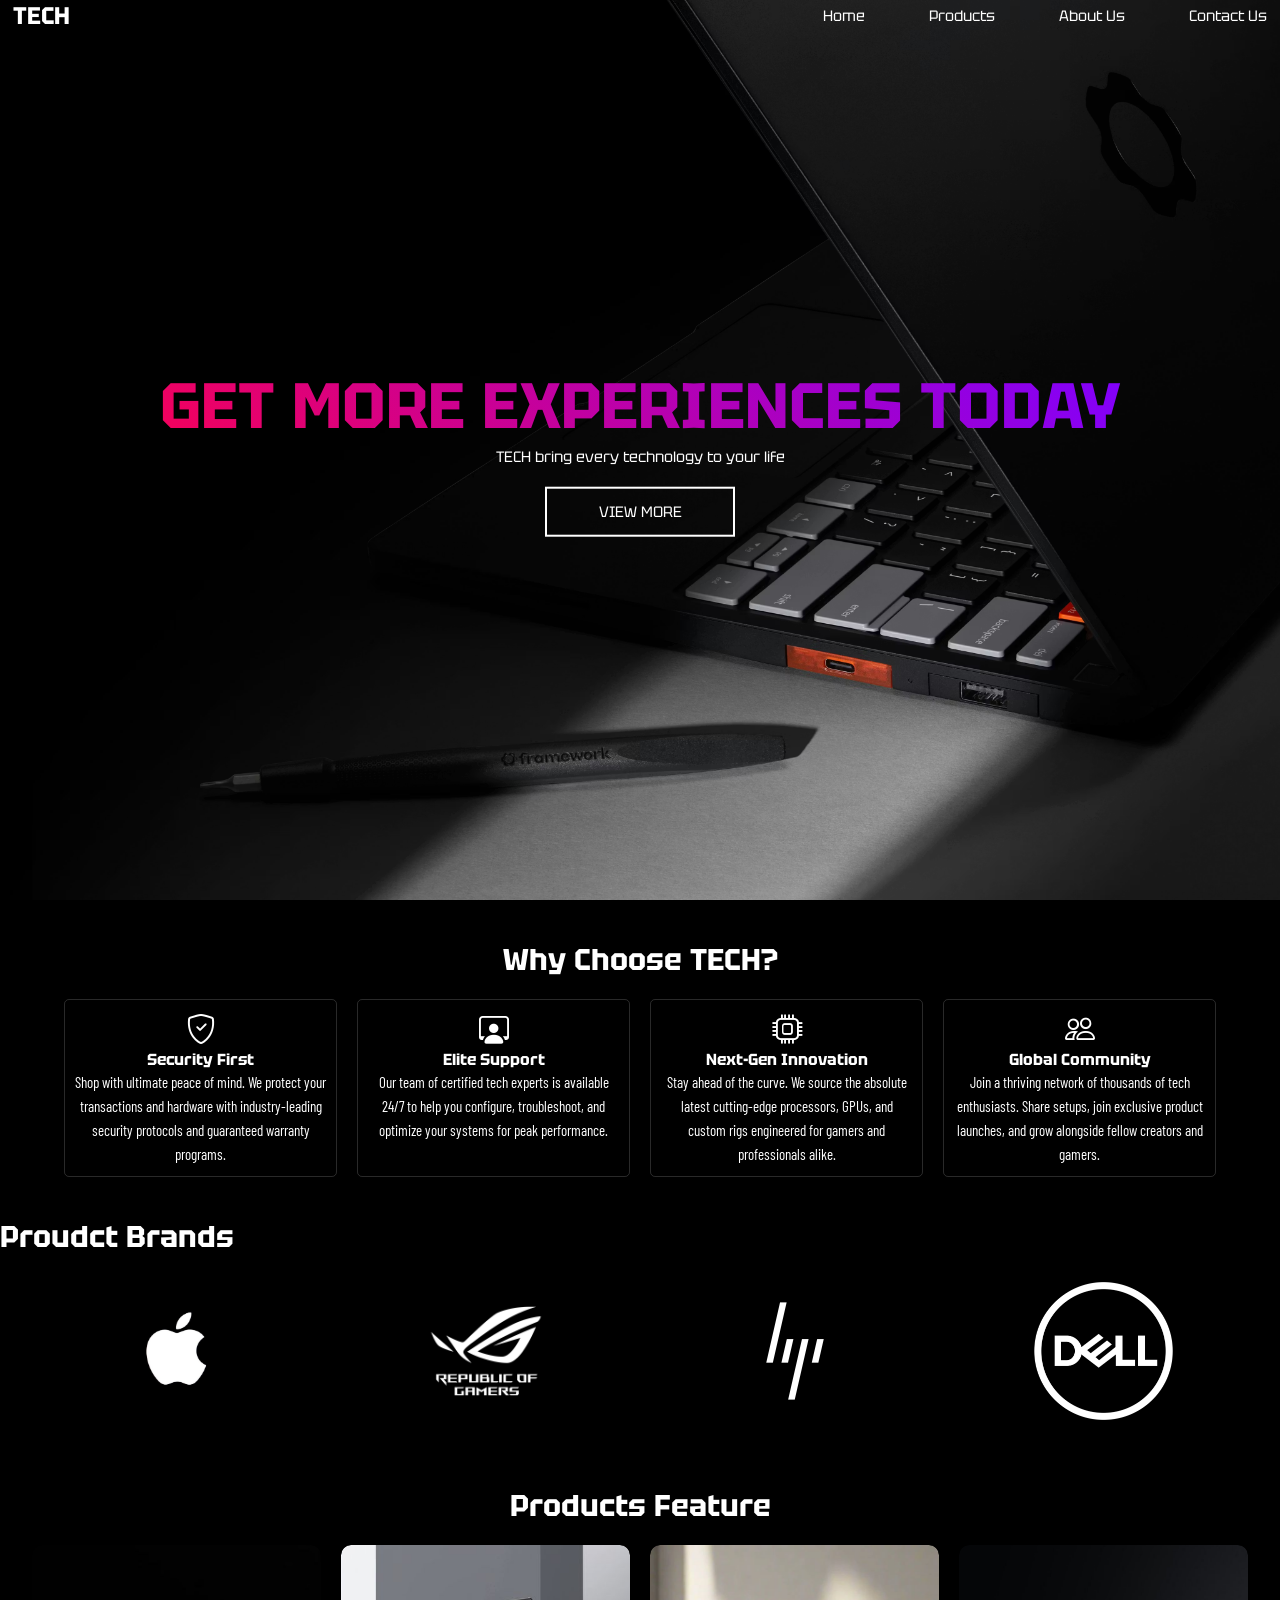
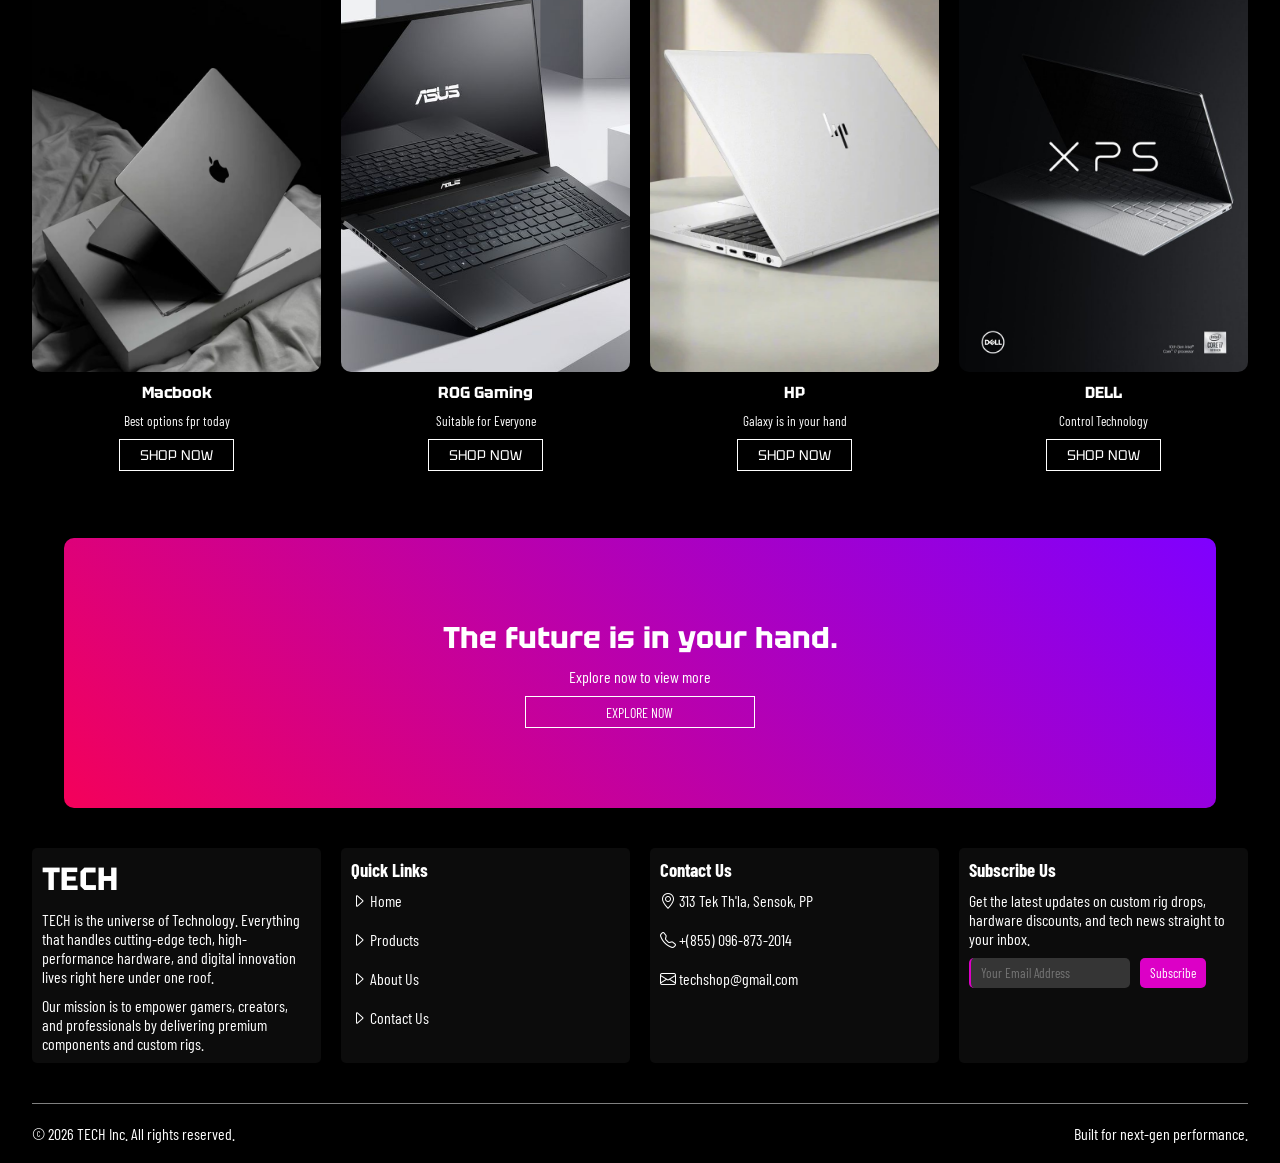
==== index.html @ a761f0c4 "first commit" ====
<!DOCTYPE html>
<html lang="en">
<head>
    <meta charset="UTF-8">
    <meta name="viewport" content="width=device-width, initial-scale=1.0">
    <title>Computer Shop</title>
    <link rel="stylesheet" href="styles.css">
    <link rel="stylesheet" href="https://cdn.jsdelivr.net/npm/bootstrap-icons/font/bootstrap-icons.css">
    <link href='https://fonts.googleapis.com/css?family=Tektur' rel='stylesheet'>
    <link href='https://fonts.googleapis.com/css?family=Barlow Condensed' rel='stylesheet'>
</head>
<body>
    <div class="container">
        <div class="section-1">
            <div class="header">
                <div class="logo">
                    <h2>TECH</h2>
                </div>

                <div class="nav-bar">
                    <ul>
                        <li><a href="/index.html">Home</a></li>
                        <li><a href="/Products/product.html">Products</a></li>
                        <li><a href="/Products/product.html">About Us</a></li>
                        <li><a href="">Contact Us</a></li>
                    </ul>
                </div>
            </div>

            <div class="hero">
                <h1>GET MORE EXPERIENCES TODAY</h1>
                <p>TECH bring every technology to your life</p>
                <button><a href="/Products/product.html">VIEW MORE</a></button>
            </div>
        </div>

        <div class="section-2">
            <h2>Why Choose TECH?</h2>
            <div class="card-container">
                <div class="card">
                    <i class="bi bi-shield-check"></i>
                    <strong>Security First</strong>
                    <p>Shop with ultimate peace of mind. We protect your transactions and hardware with industry-leading security protocols and guaranteed warranty programs.</p>
                </div>
                <div class="card">
                    <i class="bi bi-person-workspace"></i>
                    <strong>Elite Support</strong>
                    <p>Our team of certified tech experts is available 24/7 to help you configure, troubleshoot, and optimize your systems for peak performance.</p>
                </div>
                <div class="card">
                    <i class="bi bi-cpu"></i>
                    <strong>Next-Gen Innovation</strong>
                    <p>Stay ahead of the curve. We source the absolute latest cutting-edge processors, GPUs, and custom rigs engineered for gamers and professionals alike.</p>
                </div>
                <div class="card">
                    <i class="bi bi-people"></i>
                    <strong>Global Community</strong>
                    <p>Join a thriving network of thousands of tech enthusiasts. Share setups, join exclusive product launches, and grow alongside fellow creators and gamers.</p>
                </div>
            </div>
        </div>

        <div class="section-3">
            <div class="products-brands">
                <h2>Proudct Brands</h2>

                <div class="brand-grid">
                    <div class="brand-card">
                        <img src="/assets/brands/apple.jpg" alt="">
                    </div>
                    <div class="brand-card">
                        <img src="/assets/brands/ROG.png" alt="">
                    </div>
                    <div class="brand-card">
                        <img src="./assets/brands/hp.jpg" alt="">
                    </div>
                    <div class="brand-card">
                        <img src="./assets/brands/dell.jpg" alt="">
                    </div>
                </div>
            </div>
        </div>

        <div class="section-4">
            <h2>Products Feature</h2>
            <div class="product-grid">
                <div class="product-card">
                    <img src="/assets/Macbook/macbook.jpg" alt="">
                    <strong>Macbook</strong>
                    <small>Best options fpr today</small>
                    <button><a href="/Products/product.html#macbook">SHOP NOW</a></button>
                </div>
                <div class="product-card">
                    <img src="/assets/ROG/ROG.jpg" alt="">
                    <strong>ROG Gaming</strong>
                    <small>Suitable for Everyone</small>
                    <button><a href="/Products/product.html#asus">SHOP NOW</a></button>

                </div>
                <div class="product-card">
                    <img src="/assets/HP/hp_1.jpg" alt="">
                    <strong>HP</strong>
                    <small>Galaxy is in your hand</small>
                    <button><a href="/Products/product.html#hp">SHOP NOW</a></button>

                </div>
                <div class="product-card">
                    <img src="/assets/dell/dell.jpg" alt="">
                    <strong>DELL</strong>
                    <small>Control Technology</small>
                    <button><a href="/Products/product.html#dell">SHOP NOW</a></button>

                </div>
            </div>
        </div>

        <div class="section-5">
            <div class="banner">
                <h2>The future is in your hand.</h2>
                <p>Explore now to view more</p>
                <button><a href="/Products/product.html">EXPLORE NOW</a></button>
            </div>
        </div>

        <div class="section-6">
            <div class="footer-container">
                <div class="footer-column">
                    <h1>TECH</h1>
                    <p>TECH is the universe of Technology. Everything that handles 
                        cutting-edge tech, high-performance hardware, and digital 
                        innovation lives right here under one roof.
                    </p>
                    <p>Our mission is to empower gamers, creators, and professionals
                        by delivering premium components and custom rigs.
                    </p>
                </div>
                <div class="footer-column">
                    <h3>Quick Links</h3>
                    <ul>
                        <li> <i class="bi bi-caret-right"></i> <a href="/index.html">Home</a></li>
                        <li> <i class="bi bi-caret-right"></i> <a href="/Products/product.html">Products</a></li>
                        <li> <i class="bi bi-caret-right"></i> <a href="/AboutUs/about.html">About Us</a></li>
                        <li> <i class="bi bi-caret-right"></i> <a href="/ContactUs/contact.html">Contact Us</a></li>
                    </ul>
                </div>
                <div class="footer-column">
                    <h3>Contact Us</h3>
                    <ul class="contact-info">
                        <li><i class="bi bi-geo-alt"></i> 313 Tek Th'la, Sensok, PP</li>
                        <li><i class="bi bi-telephone"></i> +(855) 096-873-2014</li>
                        <li><i class="bi bi-envelope"></i> techshop@gmail.com</li>
                    </ul>
                </div>
                <div class="footer-column">
                    <h3>Subscribe Us</h3>
                    <p class="subscribe-text">Get the latest updates on custom rig drops, hardware discounts, and tech news straight to your inbox.</p>
                    <form class="subscribe-form" action="#">
                        <input type="email" placeholder="Your Email Address" required>
                        <button>Subscribe</button>
                    </form>
                </div>
            </div>

            <div class="footer-bottom">
                <p>&copy; 2026 TECH Inc. All rights reserved.</p>
                <p>Built for next-gen performance.</p>

            </div>
        </div>
            
    </div>
</body>
</html>
---- styles.css ----
*{
    margin: 0;
    padding: 0;
    box-sizing: border-box;
}

:root{
    --h1-font:clamp(30px, 5vw, 80px);
    --h2-font:clamp(20px, 5vw, 30px);
    --Tekture:"Tektur";
}

body{
    background-color: black;
    color: white;
}

.container{
    display: flex;
    flex-direction: column;
}

.section-1{
    flex-direction: row;
    padding: 0 1vw;
    height: 100vh;
    width: 100%;
    background-image: url("./assets/black-bg.avif");
    background-repeat: no-repeat;
    background-size: cover;
    background-position: center;
    color: white;
    font-family: "Tektur";
    position: relative;
}

.header{
    display: flex;
    justify-content: space-between;
    align-items: center;
}

.nav-bar ul{
    display: flex;
    gap: 5vw;
    align-self: center;
    list-style: none;
}

.nav-bar ul li a{
    text-decoration: none;
    color: white;
    font-size: clamp(10px, 3vw, 15px);
}

.hero{
    position: absolute;
    width: 100%;
    top: 50%;
    left: 50%;
    transform: translate(-50%,-50%);
    display: flex;
    justify-content:center;
    align-items: center;
    flex-direction: column;
    text-align: center;
}

.hero h1{
    background: linear-gradient(45deg, rgb(244, 1, 90), rgb(127, 0, 255));
    -webkit-background-clip: text;
    background-clip: text;
    -webkit-text-fill-color: transparent;
    font-size: var(--h1-font);
    font-weight: bold;
}

.hero p{
    font-size: clamp(10px, 3vw, 15px);
}

.hero button{
    font-size: clamp(8px, 3vw, 15px);
    font-family: "Tektur";
    margin-top: 20px;
    padding: 1vw 4vw;
    background-color: transparent;
    border: 2px solid white;
    color: white;
}

.hero button a{
    text-decoration: none;
    color: white;
    font-family: var(--Tekture);
}

.section-2{
    display: flex;
    justify-content: center;
    align-items: center;
    flex-direction: column;
    margin-top: 40px;
    width: 100%;
    font-family: "Tektur";
}

.card-container{
    display: grid;
    width: 90%;
    margin: 0 auto;
    gap: 20px;
    grid-template-columns: repeat(4, 1fr);
    margin-top: 20px;
}

.section-2 h2{
    font-size: var(--h2-font);
}

.card{
    display: flex;
    flex-direction: column;
    text-align: center;
    border: 1px solid rgba(255, 255, 255, 0.16);
    padding: 10px;
    border-radius: 5px;
    transition: all 0.1s ease-in;
}

.card:hover{
    transform: translateY(-5px);
    box-shadow: rgba(190, 190, 190, 0.36) 0px 1px 3px 0px,
     rgba(27, 31, 35, 0.15) 0px 0px 0px 1px;
}

.card i{
    font-size: clamp(20px, 4vw, 30px);
}

.card p{
    font-family: "Barlow Condensed";
    line-height: 1.6;
    font-size: clamp(10px, 4vw, 15px);
}

.section-3{
    display: flex;
    flex-direction: column;
    width: 100%;
    margin-top: 40px;
}

.section-3 h2{
    font-size: var(--h2-font);
    justify-self: center;
    font-family: var(--Tekture);
}

.brand-grid{
    display: grid;
    grid-template-columns: repeat(4, 1fr);
    width: 95%;
    margin: 20px auto;
    gap: 20px;
}

.brand-card{
    height: 150px;
    overflow: hidden;
    border-radius: 10px;
}

.brand-card img{
    width: 100%;
    height: 100%;
    object-fit: contain;
}

.section-4{
    display: flex;
    flex-direction: column;
    width: 100%;
    margin-top: 40px;
}

.section-4 h2{
    font-size: var(--h2-font);
    text-align: center;
    font-family: var(--Tekture);
}

.product-grid{
    display: grid;
    grid-template-columns: repeat(4, 1fr);
    width: 95%;
    margin: 20px auto;
    gap: 20px;
}

.product-card{
    display: flex;
    flex-direction: column;
    color: white;
    gap: 10px;
    font-family: var(--Tekture);
    overflow: hidden;
    border-radius: 10px;
    text-align: center;
}

.product-card small{
    font-family: "Barlow Condensed";
}

.product-card button{
    align-self: center;
    width: 40%;
    padding: 0.5vw 0;
    color: white;
    font-family: var(--Tekture);
    font-size: clamp(10px, 3vw, 14px);
    background-color: transparent;
    border: 1px solid white;
}

.product-card button a{
    text-decoration: none;
    color: white;
}

.product-card button:hover,
.product-card button:hover a{
    background-color: white;
    color: black;
}

.product-card img{
    width: 100%;
    height: 80%;
    border-radius: 10px;
    object-fit: cover;
}

.section-5{
    width: 100%;
    margin-top: 40px;
}

.banner{
    width: 90%;
    height: 30vh;
    background: linear-gradient(45deg, rgb(244, 1, 90) 0%, rgb(127, 0, 255) 100%);
    margin: 0 auto;
    border-radius: 10px;

    display: flex;
    flex-direction: column;
    justify-content: center;
    align-items: center;
    color: white;
    gap: 10px;

    text-align: center;
}

.banner h2{
    font-family: var(--Tekture);
    font-size: var(--h2-font);
}

.banner p{
    font-family: "Barlow Condensed";
}

.banner button{
    align-self: center;
    width: 20%;
    padding: 0.5vw 0;
    color: white;
    font-size: clamp(5px, 3vw, 14px);
    background-color: transparent;
    border: 1px solid white;
    font-family: "Barlow Condensed";
}

.banner button a{
    text-decoration: none;
    color: white;
}

.banner button:hover a,
.banner button:hover{
    background-color: white;
    color: black;
}

.section-6{
    display: flex;
    margin-top: 40px;
    flex-direction: column;
}

.footer-container{
    display: grid;
    grid-template-columns: repeat(auto-fit, minmax(200px, 1fr));
    width: 95%;
    margin: 0 auto;
    gap: 20px;
}

.footer-column{
    display: flex;
    flex-direction: column;
    gap: 10px;
    font-family: "Barlow Condensed";
    padding: 10px;
    border-radius: 5px;
    background-color: rgba(255, 255, 255, 0.047);
    transition: 0.1s ease-in;
}

.footer-column:hover{
    background-color: rgba(255, 255, 255, 0.167);
}

.footer-column h1{
    align-self: baseline;
    font-family: var(--Tekture);
}

.footer-column ul{
    display: flex;
    flex-direction: column;
    gap: 20px;
    list-style: none;
}

.footer-column ul li a{
    text-decoration: none;
    color: white;
}

.footer-column ul li a:hover{
    color: blueviolet;
}

.subscribe-form{
    display: flex;
    flex-direction: row;
    gap: 10px;
    width: 100%;
}

.subscribe-form input{
    height: 30px;
    width: 60%;
    background-color: rgba(255, 255, 255, 0.167);
    color: white;
    padding: 0 10px;
    border-radius: 5px;
    border: none;
    outline: none;
    font-family: "Barlow Condensed";
    border-left: 2px solid rgb(220, 0, 198);
}

.subscribe-form button{
    background-color: rgb(220, 0, 198);
    height: 30px;
    padding: 0 10px;
    border: none;
    border-radius: 5px;
    color: white;
    font-family: "Barlow Condensed";
}

.footer-bottom{
    width: 95%;
    display: flex;
    justify-content: space-between;
    flex-direction: row;
    margin: 0 auto;
    margin-top: 40px;
    border-top: 1px solid gray;
    padding: 20px 0;
    font-family: "Barlow Condensed";
}

@media(max-width:900px){
    .product-grid{
        display: grid;
        grid-template-columns: repeat(2, 1fr);
        width: 95%;
        margin: 20px auto;
        gap: 20px;
    }
}

@media(max-width:758px){
    .footer-bottom{
        flex-direction: column;
    }

    .hero button{
        border: 1px solid white;
    }

    .product-card button{
        height: 30px;
    }

    .brand-grid{
        display: grid;
        grid-template-columns: repeat(2, 1fr);
        width: 95%;
        margin: 20px auto;
        gap: 20px;
    }

    .card-container{
        display: grid;
        width: 90%;
        margin: 0 auto;
        gap: 20px;
        grid-template-columns: repeat(2, 1fr);
        margin-top: 20px;
    }
}


@media(max-width:400px){
    .header{
        flex-direction: column;
        text-align: center;
    }
}

@media(max-width:470px){
    .brand-grid{
        display: grid;
        grid-template-columns: repeat(1, 1fr);
        width: 95%;
        margin: 20px auto;
        gap: 20px;
    }
    .card-container{
        display: grid;
        width: 90%;
        margin: 0 auto;
        gap: 20px;
        grid-template-columns: repeat(1, 1fr);
        margin-top: 20px;
    }

    .product-grid{
        grid-template-columns: repeat(1, 1fr);
    }
}
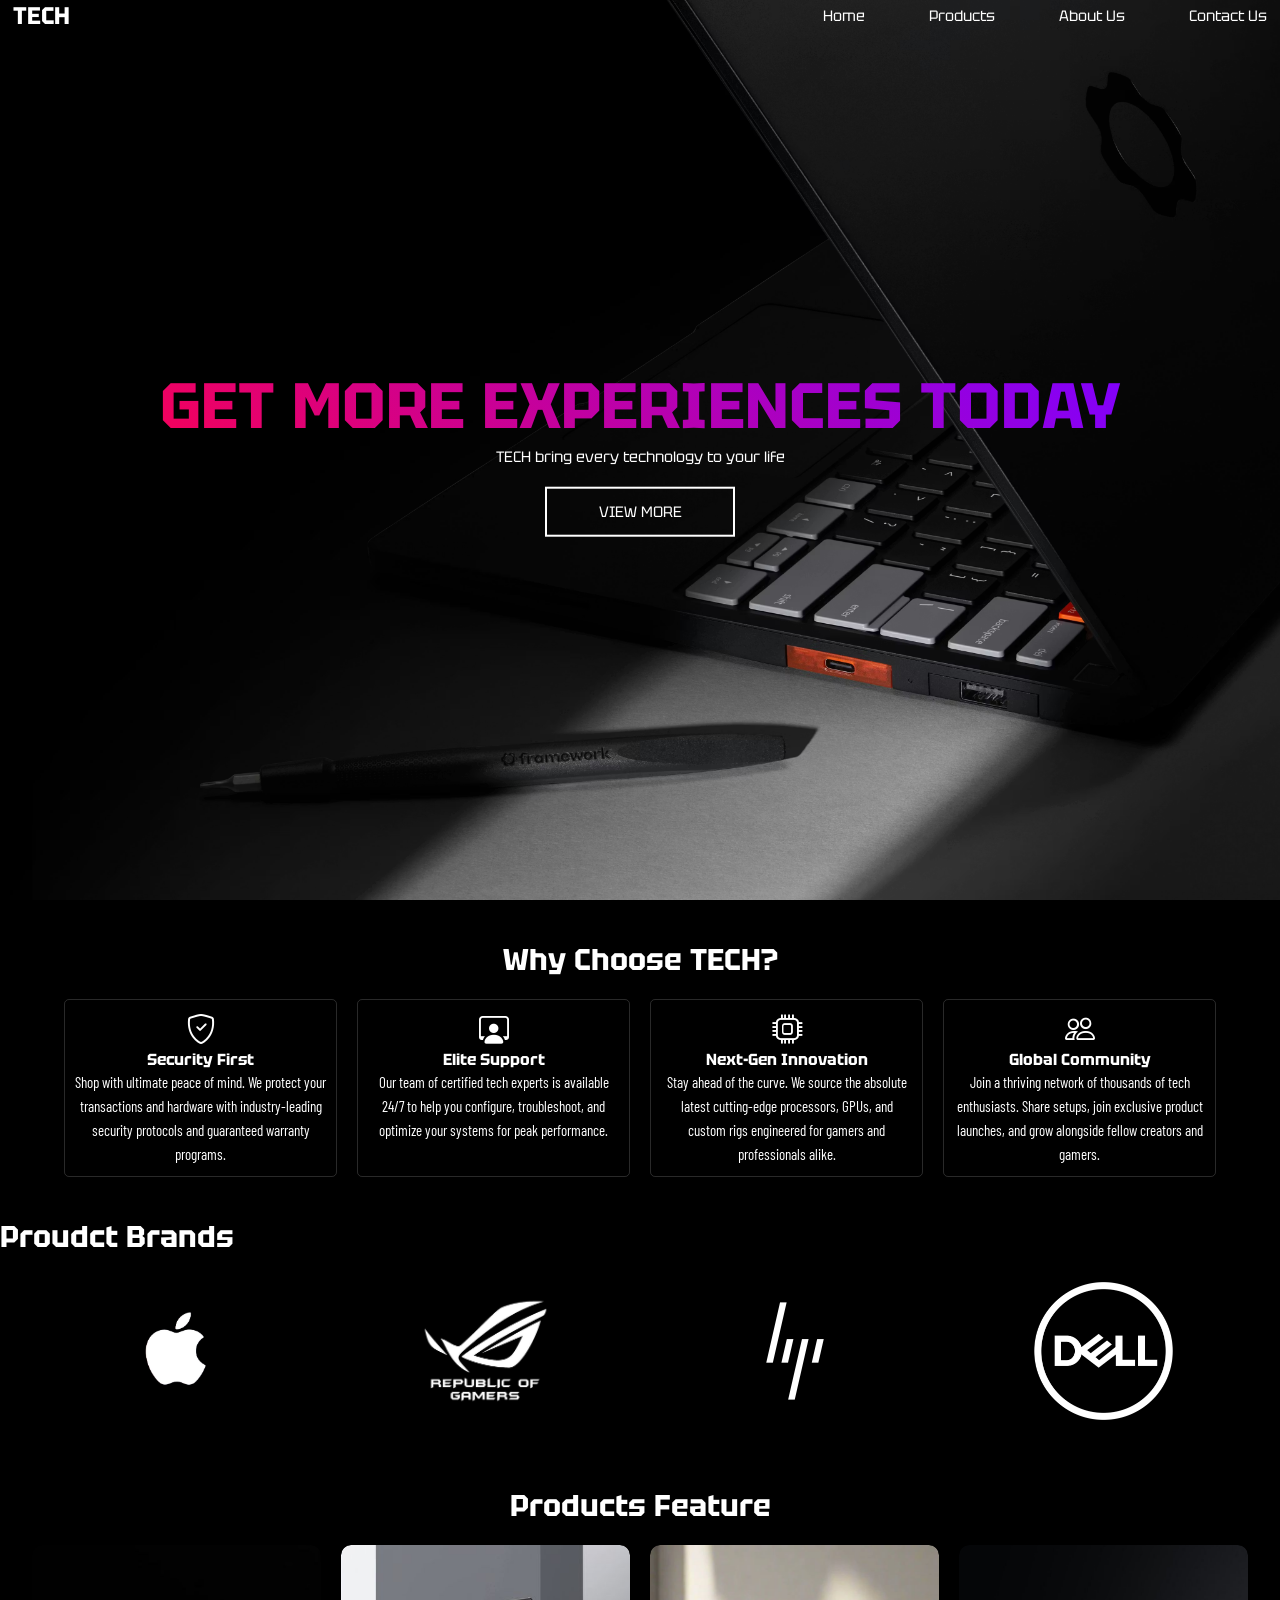
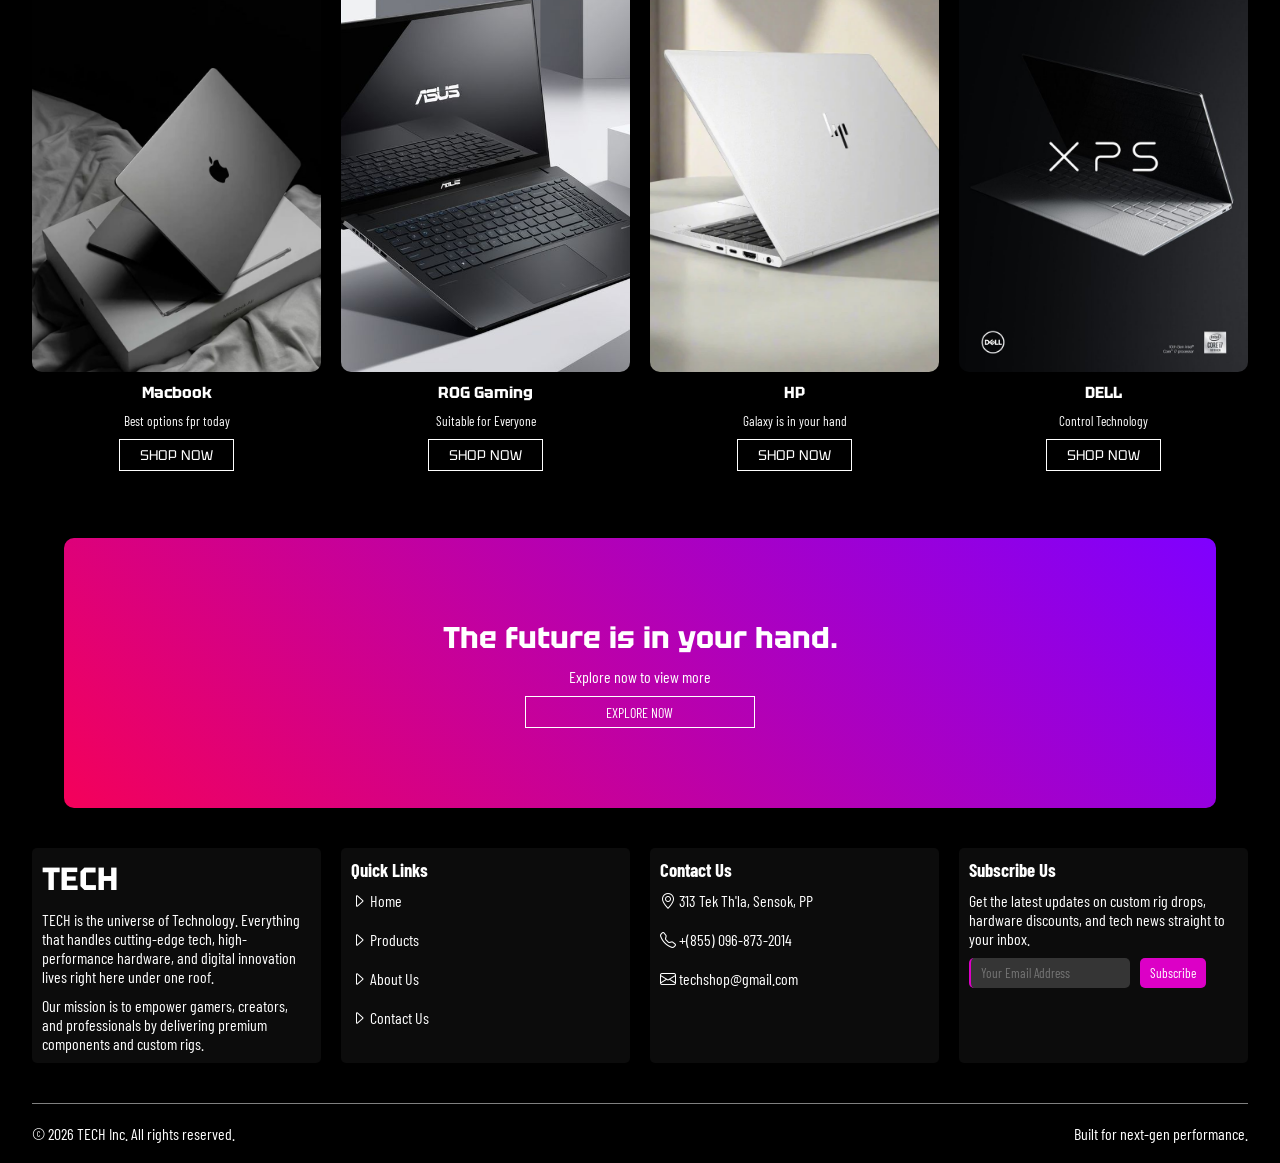
==== commit cee9fccd: "commit" ====
--- a/index.html
+++ b/index.html
@@ -69,7 +69,7 @@
                         <img src="/assets/brands/apple.jpg" alt="">
                     </div>
                     <div class="brand-card">
-                        <img src="/assets/brands/ROG.png" alt="">
+                        <img src="/assets/brands/ROG.jpg" alt="">
                     </div>
                     <div class="brand-card">
                         <img src="./assets/brands/hp.jpg" alt="">
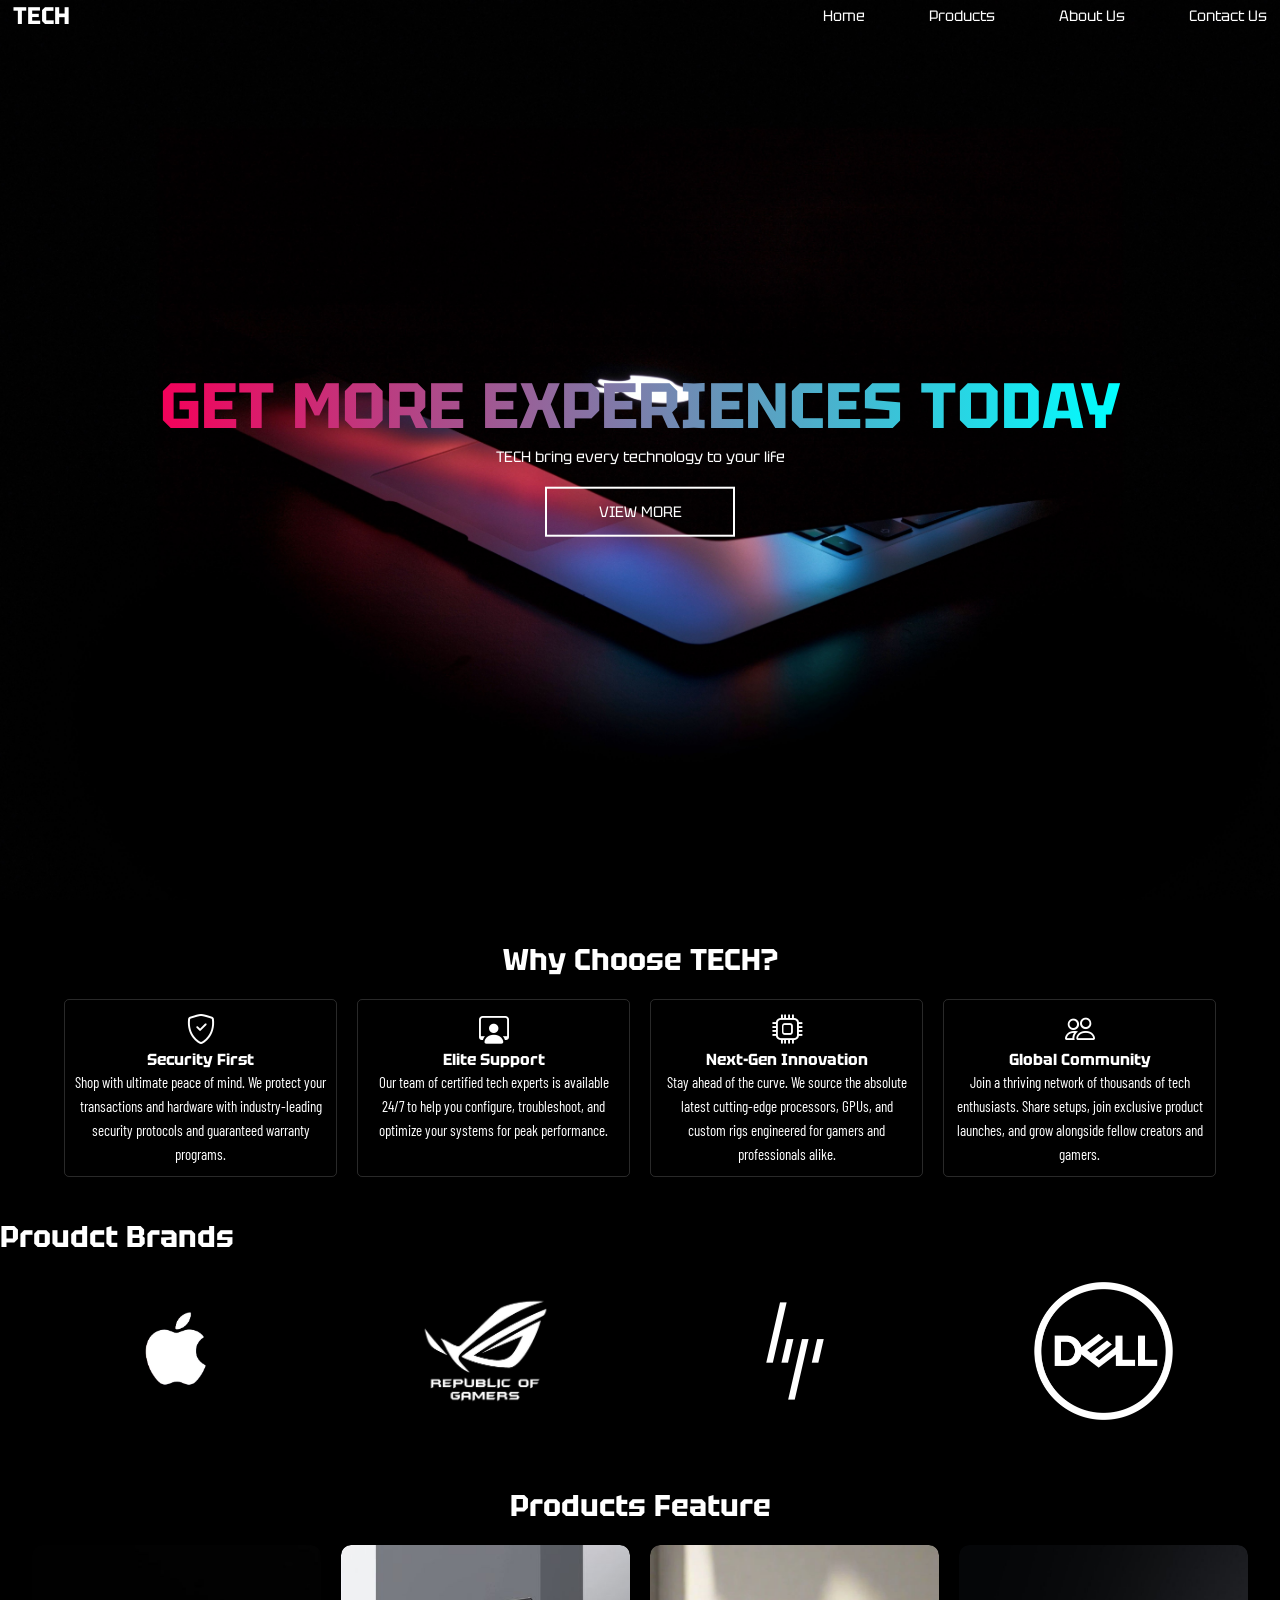
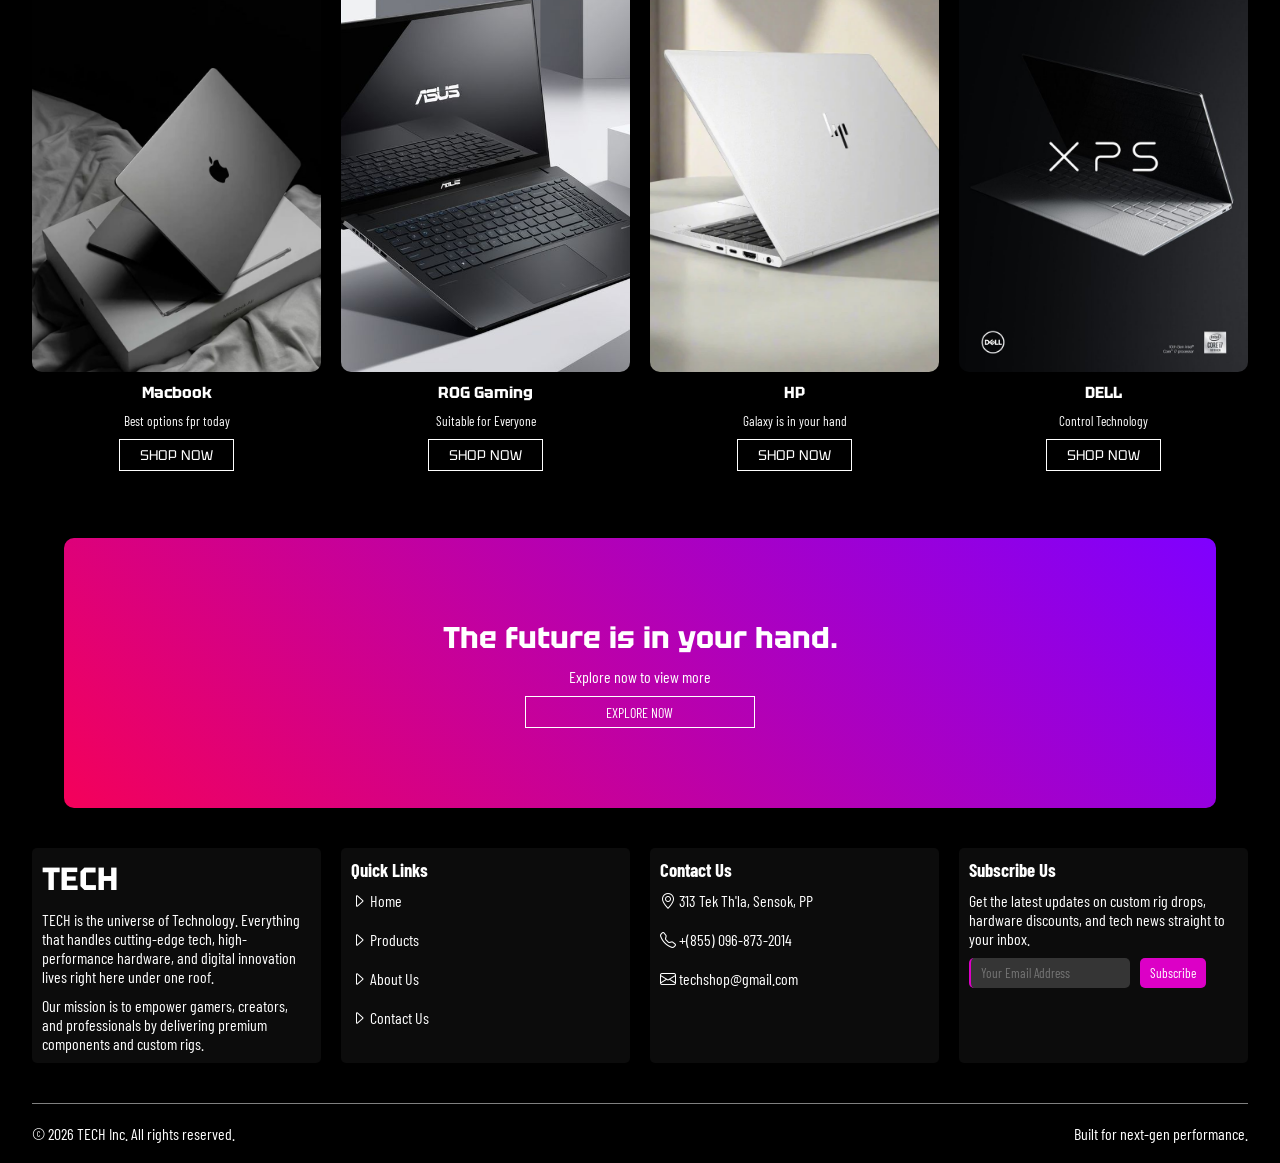
==== commit 8071d510: "commit" ====
--- a/index.html
+++ b/index.html
@@ -4,7 +4,7 @@
     <meta charset="UTF-8">
     <meta name="viewport" content="width=device-width, initial-scale=1.0">
     <title>Computer Shop</title>
-    <link rel="stylesheet" href="styles.css">
+    <link rel="stylesheet" href="./styles.css">
     <link rel="stylesheet" href="https://cdn.jsdelivr.net/npm/bootstrap-icons/font/bootstrap-icons.css">
     <link href='https://fonts.googleapis.com/css?family=Tektur' rel='stylesheet'>
     <link href='https://fonts.googleapis.com/css?family=Barlow Condensed' rel='stylesheet'>
@@ -19,10 +19,10 @@
 
                 <div class="nav-bar">
                     <ul>
-                        <li><a href="/index.html">Home</a></li>
-                        <li><a href="/Products/product.html">Products</a></li>
-                        <li><a href="/Products/product.html">About Us</a></li>
-                        <li><a href="">Contact Us</a></li>
+                        <li><a href="./index.html">Home</a></li>
+                        <li><a href="./Products/product.html">Products</a></li>
+                        <li><a href="./AboutUs/about.html">About Us</a></li>
+                        <li><a href="./ContactUs/contact.html">Contact Us</a></li>
                     </ul>
                 </div>
             </div>
@@ -30,7 +30,7 @@
             <div class="hero">
                 <h1>GET MORE EXPERIENCES TODAY</h1>
                 <p>TECH bring every technology to your life</p>
-                <button><a href="/Products/product.html">VIEW MORE</a></button>
+                <button><a href="./Products/product.html">VIEW MORE</a></button>
             </div>
         </div>
 
@@ -66,10 +66,10 @@
 
                 <div class="brand-grid">
                     <div class="brand-card">
-                        <img src="/assets/brands/apple.jpg" alt="">
+                        <img src="./assets/brands/apple.jpg" alt="">
                     </div>
                     <div class="brand-card">
-                        <img src="/assets/brands/ROG.jpg" alt="">
+                        <img src="./assets/brands/ROG.jpg" alt="">
                     </div>
                     <div class="brand-card">
                         <img src="./assets/brands/hp.jpg" alt="">
@@ -85,30 +85,30 @@
             <h2>Products Feature</h2>
             <div class="product-grid">
                 <div class="product-card">
-                    <img src="/assets/Macbook/macbook.jpg" alt="">
+                    <img src="./assets/Macbook/macbook.jpg" alt="">
                     <strong>Macbook</strong>
                     <small>Best options fpr today</small>
-                    <button><a href="/Products/product.html#macbook">SHOP NOW</a></button>
+                    <button><a href="./Products/product.html#macbook">SHOP NOW</a></button>
                 </div>
                 <div class="product-card">
-                    <img src="/assets/ROG/ROG.jpg" alt="">
+                    <img src="./assets/ROG/ROG.jpg" alt="">
                     <strong>ROG Gaming</strong>
                     <small>Suitable for Everyone</small>
-                    <button><a href="/Products/product.html#asus">SHOP NOW</a></button>
+                    <button><a href="./Products/product.html#asus">SHOP NOW</a></button>
 
                 </div>
                 <div class="product-card">
-                    <img src="/assets/HP/hp_1.jpg" alt="">
+                    <img src="./assets/HP/hp_1.jpg" alt="">
                     <strong>HP</strong>
                     <small>Galaxy is in your hand</small>
-                    <button><a href="/Products/product.html#hp">SHOP NOW</a></button>
+                    <button><a href="./Products/product.html#hp">SHOP NOW</a></button>
 
                 </div>
                 <div class="product-card">
-                    <img src="/assets/dell/dell.jpg" alt="">
+                    <img src="./assets/dell/dell.jpg" alt="">
                     <strong>DELL</strong>
                     <small>Control Technology</small>
-                    <button><a href="/Products/product.html#dell">SHOP NOW</a></button>
+                    <button><a href="./Products/product.html#dell">SHOP NOW</a></button>
 
                 </div>
             </div>
@@ -118,7 +118,7 @@
             <div class="banner">
                 <h2>The future is in your hand.</h2>
                 <p>Explore now to view more</p>
-                <button><a href="/Products/product.html">EXPLORE NOW</a></button>
+                <button><a href="./Products/product.html">EXPLORE NOW</a></button>
             </div>
         </div>
 
@@ -137,10 +137,10 @@
                 <div class="footer-column">
                     <h3>Quick Links</h3>
                     <ul>
-                        <li> <i class="bi bi-caret-right"></i> <a href="/index.html">Home</a></li>
-                        <li> <i class="bi bi-caret-right"></i> <a href="/Products/product.html">Products</a></li>
-                        <li> <i class="bi bi-caret-right"></i> <a href="/AboutUs/about.html">About Us</a></li>
-                        <li> <i class="bi bi-caret-right"></i> <a href="/ContactUs/contact.html">Contact Us</a></li>
+                        <li> <i class="bi bi-caret-right"></i> <a href="./index.html">Home</a></li>
+                        <li> <i class="bi bi-caret-right"></i> <a href="./Products/product.html">Products</a></li>
+                        <li> <i class="bi bi-caret-right"></i> <a href="./AboutUs/about.html">About Us</a></li>
+                        <li> <i class="bi bi-caret-right"></i> <a href="./ContactUs/contact.html">Contact Us</a></li>
                     </ul>
                 </div>
                 <div class="footer-column">
@@ -170,4 +170,4 @@
             
     </div>
 </body>
-</html>+</html>
--- a/styles.css
+++ b/styles.css
@@ -25,7 +25,7 @@
     padding: 0 1vw;
     height: 100vh;
     width: 100%;
-    background-image: url("./assets/black-bg.avif");
+    background-image: url("./assets/black-bg.jpg");
     background-repeat: no-repeat;
     background-size: cover;
     background-position: center;
@@ -67,7 +67,7 @@
 }
 
 .hero h1{
-    background: linear-gradient(45deg, rgb(244, 1, 90), rgb(127, 0, 255));
+    background: linear-gradient(90deg, rgb(244, 1, 90) 0%, aqua 100%);
     -webkit-background-clip: text;
     background-clip: text;
     -webkit-text-fill-color: transparent;
